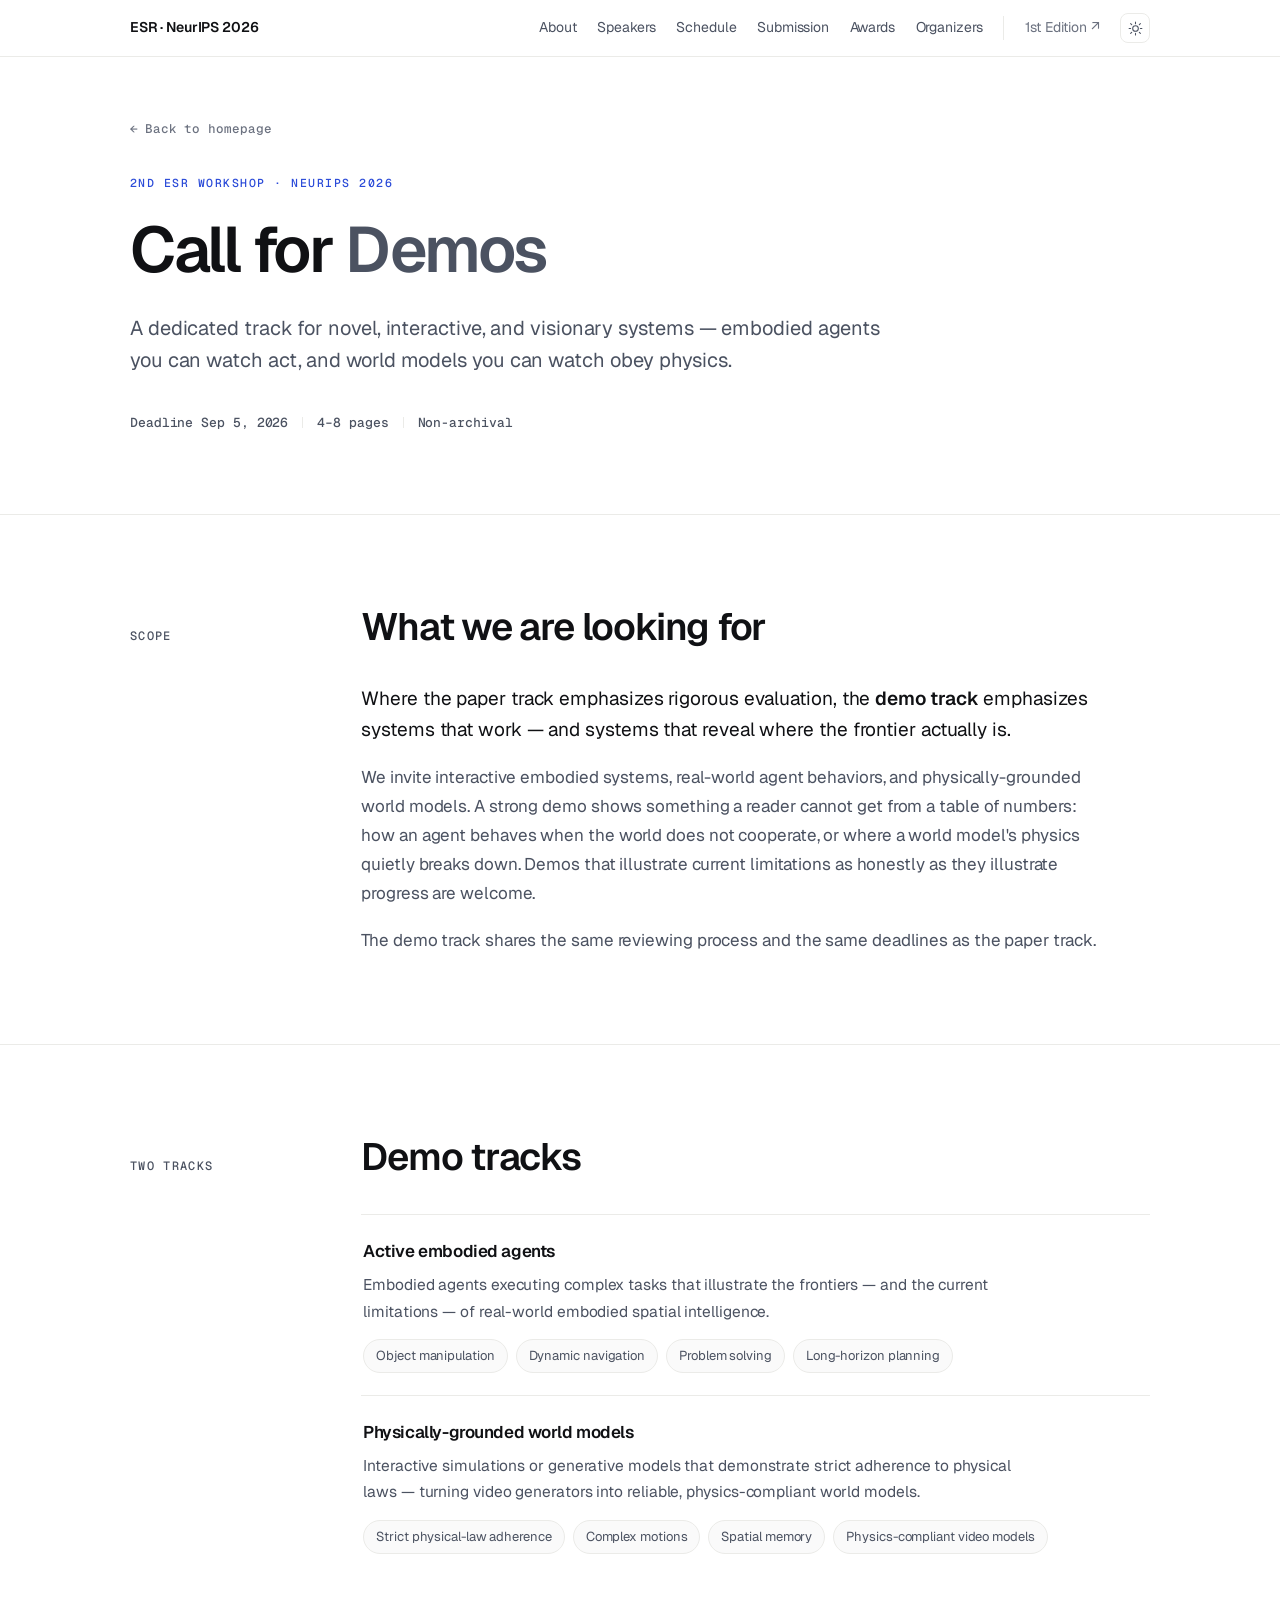
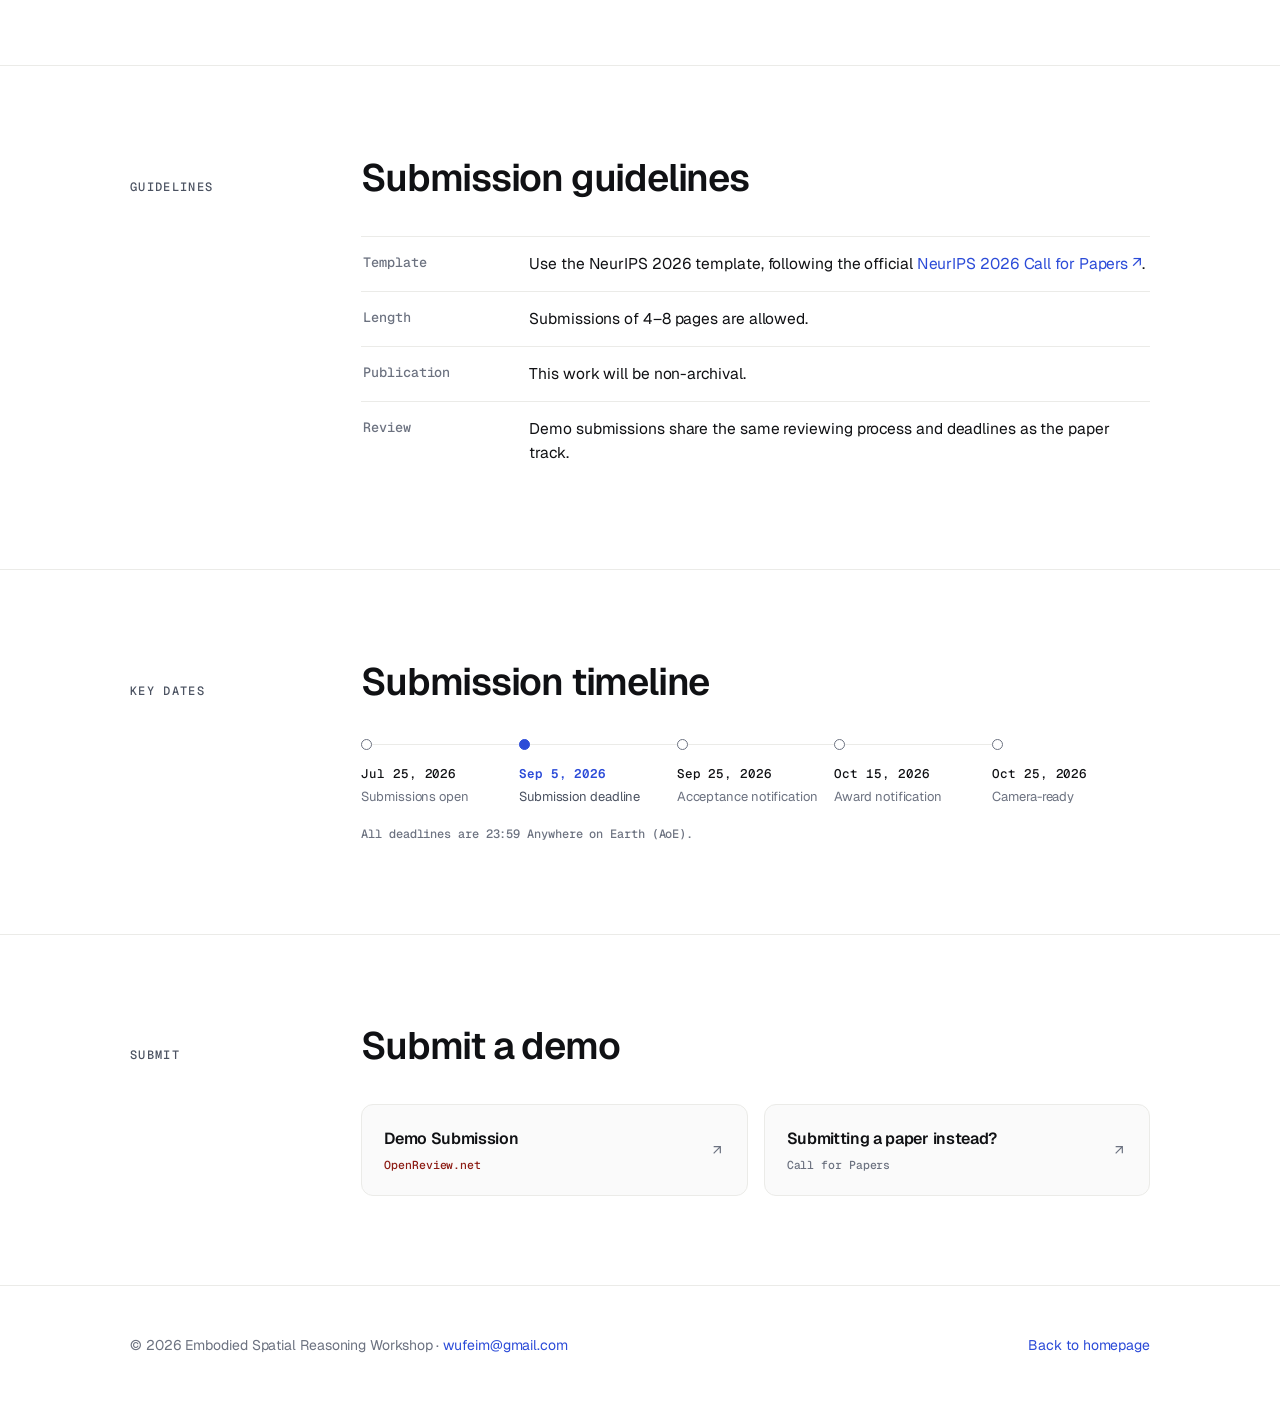
==== call-for-demos.html @ e4fbd6d8 "init" ====
<!DOCTYPE html>
<html lang="en">
<head>
<meta charset="utf-8" />
<meta name="viewport" content="width=device-width, initial-scale=1" />

<title>Call for Demos · 2nd ESR Workshop at NeurIPS 2026</title>
<meta name="description" content="Call for Demos for the 2nd Embodied Spatial Reasoning (ESR) Workshop at NeurIPS 2026 — active embodied agents, physically-grounded world models, format, and key dates." />

<link rel="icon" href="favicon.svg" type="image/svg+xml" />
<meta name="theme-color" content="#ffffff" media="(prefers-color-scheme: light)" />
<meta name="theme-color" content="#0a0a0b" media="(prefers-color-scheme: dark)" />

<script>
  /* Resolve the theme before first paint so there is no flash of the wrong palette. */
  (function () {
    var saved;
    try { saved = localStorage.getItem('esr-theme'); } catch (e) {}
    var system = window.matchMedia('(prefers-color-scheme: dark)').matches ? 'dark' : 'light';
    document.documentElement.setAttribute('data-theme', saved === 'light' || saved === 'dark' ? saved : system);
  })();
</script>

<link rel="preconnect" href="https://fonts.googleapis.com" />
<link rel="preconnect" href="https://fonts.gstatic.com" crossorigin />
<link rel="stylesheet" href="https://fonts.googleapis.com/css2?family=Geist:wght@400;500;600&family=Geist+Mono:wght@400;500&display=swap" />

<link rel="stylesheet" href="style.css" />
</head>

<body>

<!-- ==========================================================================
     Header
     ========================================================================== -->
<header class="header">
  <div class="wrap header__inner">
    <a class="header__brand" href="index.html">ESR · NeurIPS 2026</a>

    <div class="header__right">
      <nav class="header__nav" aria-label="Sections">
        <a href="index.html#about">About</a>
        <a href="index.html#speakers">Speakers</a>
        <a href="index.html#schedule">Schedule</a>
        <a href="index.html#submission">Submission</a>
        <a href="index.html#awards">Awards</a>
        <a href="index.html#organizers">Organizers</a>
        <a class="ext" href="https://sites.google.com/view/esr-iccv2025/home" target="_blank" rel="noopener">1st Edition ↗</a>
      </nav>

      <button class="theme-toggle" type="button" id="theme-toggle" aria-label="Switch between light and dark theme">
        <svg class="sun" viewBox="0 0 24 24" aria-hidden="true">
          <circle cx="12" cy="12" r="4.5" />
          <path d="M12 1.8v2.4M12 19.8v2.4M4.2 4.2l1.7 1.7M18.1 18.1l1.7 1.7M1.8 12h2.4M19.8 12h2.4M4.2 19.8l1.7-1.7M18.1 5.9l1.7-1.7" />
        </svg>
        <svg class="moon" viewBox="0 0 24 24" aria-hidden="true">
          <path d="M21 12.8A9 9 0 1 1 11.2 3a7 7 0 0 0 9.8 9.8z" />
        </svg>
      </button>
    </div>
  </div>
</header>

<main id="top">

  <!-- ==========================================================================
       Title
       ========================================================================== -->
  <section class="title title--page">
    <div class="wrap">
      <a class="backlink" href="index.html">Back to homepage</a>

      <p class="title__eyebrow">2nd ESR Workshop · NeurIPS 2026</p>

      <h1>
        <span class="line-1">Call for</span>
        <span class="line-2">Demos</span>
      </h1>

      <p class="title__lede">
        A dedicated track for novel, interactive, and visionary systems — embodied agents you can watch act, and
        world models you can watch obey physics.
      </p>

      <p class="title__meta">
        <span>Deadline Sep 5, 2026</span>
        <span>4–8 pages</span>
        <span>Non-archival</span>
      </p>
    </div>
  </section>

  <!-- ==========================================================================
       Scope
       ========================================================================== -->
  <section class="section" id="scope">
    <div class="wrap section__grid">
      <div class="section__aside"><p class="section__label">Scope</p></div>
      <div class="section__main">
        <h2>What we are looking for</h2>
        <div class="section__body prose">
          <p class="lead">
            Where the paper track emphasizes rigorous evaluation, the <strong>demo track</strong> emphasizes systems
            that work — and systems that reveal where the frontier actually is.
          </p>
          <p>
            We invite interactive embodied systems, real-world agent behaviors, and physically-grounded world models.
            A strong demo shows something a reader cannot get from a table of numbers: how an agent behaves when the
            world does not cooperate, or where a world model's physics quietly breaks down. Demos that illustrate
            current limitations as honestly as they illustrate progress are welcome.
          </p>
          <p>
            The demo track shares the same reviewing process and the same deadlines as the paper track.
          </p>
        </div>
      </div>
    </div>
  </section>

  <!-- ==========================================================================
       Tracks
       ========================================================================== -->
  <section class="section" id="tracks">
    <div class="wrap section__grid">
      <div class="section__aside"><p class="section__label">Two tracks</p></div>
      <div class="section__main">
        <h2>Demo tracks</h2>
        <div class="section__body tracks">
          <div class="track">
            <h3>Active embodied agents</h3>
            <p>
              Embodied agents executing complex tasks that illustrate the frontiers — and the current limitations —
              of real-world embodied spatial intelligence.
            </p>
            <ul>
              <li>Object manipulation</li>
              <li>Dynamic navigation</li>
              <li>Problem solving</li>
              <li>Long-horizon planning</li>
            </ul>
          </div>

          <div class="track">
            <h3>Physically-grounded world models</h3>
            <p>
              Interactive simulations or generative models that demonstrate strict adherence to physical laws —
              turning video generators into reliable, physics-compliant world models.
            </p>
            <ul>
              <li>Strict physical-law adherence</li>
              <li>Complex motions</li>
              <li>Spatial memory</li>
              <li>Physics-compliant video models</li>
            </ul>
          </div>
        </div>
      </div>
    </div>
  </section>

  <!-- ==========================================================================
       Guidelines
       ========================================================================== -->
  <section class="section" id="guidelines">
    <div class="wrap section__grid">
      <div class="section__aside"><p class="section__label">Guidelines</p></div>
      <div class="section__main">
        <h2>Submission guidelines</h2>
        <div class="section__body">
          <ul class="guidelines">
            <li>
              <span class="key">Template</span>
              <span>
                Use the NeurIPS 2026 template, following the official
                <a href="https://neurips.cc/Conferences/2026/CallForPapers" target="_blank" rel="noopener">NeurIPS 2026 Call for Papers ↗</a>.
              </span>
            </li>
            <li>
              <span class="key">Length</span>
              <span>Submissions of 4–8 pages are allowed.</span>
            </li>
            <li>
              <span class="key">Publication</span>
              <span>This work will be non-archival.</span>
            </li>
            <li>
              <span class="key">Review</span>
              <span>Demo submissions share the same reviewing process and deadlines as the paper track.</span>
            </li>
          </ul>
          <!-- TODO: demo-specific requirements (video link? live setup? hardware needs?) once decided -->
        </div>
      </div>
    </div>
  </section>

  <!-- ==========================================================================
       Key dates
       ========================================================================== -->
  <section class="section" id="dates">
    <div class="wrap section__grid">
      <div class="section__aside"><p class="section__label">Key dates</p></div>
      <div class="section__main">
        <h2>Submission timeline</h2>
        <div class="section__body">
          <ol class="htimeline">
            <li class="htl">
              <span class="d">Jul 25, 2026</span>
              <span class="l">Submissions open</span>
            </li>
            <li class="htl is-deadline">
              <span class="d">Sep 5, 2026</span>
              <span class="l">Submission deadline</span>
            </li>
            <li class="htl">
              <span class="d">Sep 25, 2026</span>
              <span class="l">Acceptance notification</span>
            </li>
            <li class="htl">
              <span class="d">Oct 15, 2026</span>
              <span class="l">Award notification</span>
            </li>
            <li class="htl">
              <span class="d">Oct 25, 2026</span>
              <span class="l">Camera-ready</span>
            </li>
          </ol>
          <p class="tl-note">All deadlines are 23:59 Anywhere on Earth (AoE).</p>
        </div>
      </div>
    </div>
  </section>

  <!-- ==========================================================================
       Submit
       ========================================================================== -->
  <section class="section" id="submit">
    <div class="wrap section__grid">
      <div class="section__aside"><p class="section__label">Submit</p></div>
      <div class="section__main">
        <h2>Submit a demo</h2>
        <div class="section__body">
          <div class="sub-links">
            <!-- TODO: replace href with the OpenReview venue link once the portal is created -->
            <a class="sub-link" href="#" target="_blank" rel="noopener">
              <span>
                <span class="sub-link__name">Demo Submission</span>
                <span class="sub-link__host">OpenReview.net</span>
              </span>
              <svg viewBox="0 0 24 24" aria-hidden="true"><path d="M7 17 17 7M7 7h10v10"/></svg>
            </a>
            <a class="sub-link" href="call-for-papers.html">
              <span>
                <span class="sub-link__name">Submitting a paper instead?</span>
                <span class="sub-link__host" style="color: var(--muted)">Call for Papers</span>
              </span>
              <svg viewBox="0 0 24 24" aria-hidden="true"><path d="M7 17 17 7M7 7h10v10"/></svg>
            </a>
          </div>
        </div>
      </div>
    </div>
  </section>

</main>

<!-- ==========================================================================
     Footer
     ========================================================================== -->
<footer class="footer">
  <div class="wrap footer__row">
    <span>© 2026 Embodied Spatial Reasoning Workshop · <a href="mailto:wufeim@gmail.com">wufeim@gmail.com</a></span>
    <span><a href="index.html">Back to homepage</a></span>
  </div>
</footer>

<script>
  document.getElementById('theme-toggle').addEventListener('click', function () {
    var root = document.documentElement;
    var next = root.getAttribute('data-theme') === 'dark' ? 'light' : 'dark';
    root.setAttribute('data-theme', next);
    try { localStorage.setItem('esr-theme', next); } catch (e) {}
  });
</script>

</body>
</html>
---- style.css ----
/* ==========================================================================
   Tokens — change the look from here
   ========================================================================== */
:root {
  --font-display: "Geist", -apple-system, BlinkMacSystemFont, "Segoe UI", Roboto, sans-serif;
  --font-body:    "Geist", -apple-system, BlinkMacSystemFont, "Segoe UI", Roboto, sans-serif;
  --font-mono:    "Geist Mono", ui-monospace, SFMono-Regular, Menlo, monospace;

  --wrap:    1100px;                  /* page container */
  --measure: 68ch;                    /* max line length for running text */
  --pad:     clamp(20px, 4vw, 40px);  /* fluid side padding */
  --rail:    180px;                   /* section label column */
}

/* Light (default) */
:root, :root[data-theme="light"] {
  --bg:      #ffffff;
  --panel:   #fafafa;   /* faint fill for boxes */
  --ink:     #101114;
  --ink-2:   #4b5261;
  --muted:   #6c7280;   /* 4.9:1 on white — small mono text must stay legible */
  --line:    #ebebe8;
  --accent:  #2b4bd8;
  --openreview: #8c1b13;   /* OpenReview's signature dark red */
  color-scheme: light;
}

/* Dark */
:root[data-theme="dark"] {
  --bg:      #0a0a0b;
  --panel:   #111113;
  --ink:     #ededef;
  --ink-2:   #adb2be;
  --muted:   #8b909b;   /* 5.6:1 on the dark background */
  --line:    #232327;
  --accent:  #8ea0ff;
  --openreview: #ef6f66;   /* lifted for contrast on the dark background */
  color-scheme: dark;
}

/* ==========================================================================
   Base
   ========================================================================== */
*, *::before, *::after { box-sizing: border-box; }

html { scroll-behavior: smooth; -webkit-text-size-adjust: 100%; }

body {
  margin: 0;
  background: var(--bg);
  color: var(--ink);
  font-family: var(--font-body);
  font-size: clamp(15.5px, 0.35vw + 14.5px, 17px);
  line-height: 1.7;
  letter-spacing: -0.005em;
  -webkit-font-smoothing: antialiased;
}

a { color: var(--accent); text-decoration: none; }
a:hover { text-decoration: underline; text-underline-offset: 3px; }

h1, h2, h3 { margin: 0; font-weight: 600; letter-spacing: -0.03em; }
p { margin: 0; }

:focus-visible { outline: 2px solid var(--accent); outline-offset: 3px; border-radius: 3px; }

.wrap {
  width: 100%;
  max-width: var(--wrap);
  margin-inline: auto;
  padding-inline: var(--pad);
}
.measure { max-width: var(--measure); }

/* ==========================================================================
   Header
   ========================================================================== */
.header {
  position: sticky;
  top: 0;
  z-index: 10;
  background: color-mix(in srgb, var(--bg) 88%, transparent);
  backdrop-filter: saturate(180%) blur(8px);
  -webkit-backdrop-filter: saturate(180%) blur(8px);
  border-bottom: 1px solid var(--line);
}
.header__inner {
  display: flex;
  align-items: center;
  justify-content: space-between;
  gap: 24px;
  height: 56px;
}
.header__brand {
  color: var(--ink);
  font-size: 14px;
  font-weight: 600;
  letter-spacing: -0.01em;
  white-space: nowrap;
}
.header__brand:hover { text-decoration: none; }

.header__nav {
  display: flex;
  gap: clamp(14px, 1.6vw, 26px);
  overflow-x: auto;
  scrollbar-width: none;
  -webkit-overflow-scrolling: touch;
  /* fades the right edge so the overflowing links read as scrollable */
  -webkit-mask-image: linear-gradient(90deg, #000 calc(100% - 24px), transparent);
  mask-image: linear-gradient(90deg, #000 calc(100% - 24px), transparent);
}
@media (min-width: 780px) {
  .header__nav { -webkit-mask-image: none; mask-image: none; }
}
.header__nav::-webkit-scrollbar { display: none; }
.header__nav a {
  color: var(--ink-2);
  font-size: 14px;
  white-space: nowrap;
  transition: color 0.15s ease;
}
.header__nav a:hover { color: var(--ink); text-decoration: none; }
/* the one link that leaves the page — set apart from the section anchors */
.header__nav a.ext {
  padding-left: clamp(14px, 1.6vw, 26px);
  border-left: 1px solid var(--line);
  color: var(--muted);
}
.header__nav a.ext:hover { color: var(--ink); }

.header__right { display: flex; align-items: center; gap: clamp(14px, 1.6vw, 26px); }

.theme-toggle {
  flex: none;
  width: 30px;
  height: 30px;
  display: grid;
  place-items: center;
  padding: 0;
  border: 1px solid var(--line);
  border-radius: 8px;
  background: transparent;
  color: var(--ink-2);
  cursor: pointer;
  transition: color 0.15s ease, border-color 0.15s ease;
}
.theme-toggle:hover { color: var(--ink); border-color: var(--ink-2); }
.theme-toggle svg { width: 15px; height: 15px; fill: none; stroke: currentColor; stroke-width: 1.7; stroke-linecap: round; }
.theme-toggle .moon { display: none; }
:root[data-theme="dark"] .theme-toggle .moon { display: block; }
:root[data-theme="dark"] .theme-toggle .sun { display: none; }

/* ==========================================================================
   Title block
   ========================================================================== */
.title {
  padding: clamp(56px, 10vw, 116px) 0 clamp(48px, 7vw, 80px);
  border-bottom: 1px solid var(--line);
}
.title__eyebrow {
  font-family: var(--font-mono);
  font-size: 11.5px;
  font-weight: 500;
  letter-spacing: 0.13em;
  text-transform: uppercase;
  color: var(--accent);
}
.title h1 {
  margin: 22px 0 0;
  font-family: var(--font-display);
  font-size: clamp(34px, 5vw, 64px);
  line-height: 1.08;
  letter-spacing: -0.038em;
}
/* Each line is its own block, so the headline holds at two lines on any width
   wide enough to fit the longer one; below that they wrap naturally. */
.title h1 span { display: block; }
.title h1 .line-2 { color: var(--ink-2); }
.title__lede {
  margin-top: clamp(20px, 2.5vw, 28px);
  max-width: 58ch;
  font-size: clamp(17px, 0.5vw + 15.5px, 20px);
  line-height: 1.6;
  color: var(--ink-2);
  text-wrap: pretty;
}
.title__meta {
  margin-top: clamp(26px, 3vw, 36px);
  display: flex;
  flex-wrap: wrap;
  align-items: center;
  gap: 8px 14px;
  font-family: var(--font-mono);
  font-size: 13px;
  font-weight: 500;
  color: var(--ink-2);
}
/* hairline separators instead of relying on spacing alone */
.title__meta span + span::before {
  content: "";
  display: inline-block;
  width: 1px;
  height: 11px;
  margin-right: 14px;
  vertical-align: -1px;
  background: var(--line);
}
.title__meta span { white-space: nowrap; }
.title__actions {
  margin-top: clamp(28px, 3.5vw, 40px);
  display: flex;
  flex-wrap: wrap;
  gap: 12px;
}

.btn {
  display: inline-flex;
  align-items: center;
  gap: 8px;
  padding: 11px 22px;
  border: 1px solid var(--ink);
  border-radius: 999px;
  background: var(--ink);
  color: var(--bg);
  font-size: 14.5px;
  font-weight: 500;
  transition: opacity 0.15s ease, border-color 0.15s ease;
}
.btn:hover { opacity: 0.85; text-decoration: none; }
.btn--ghost {
  background: transparent;
  color: var(--ink);
  border-color: var(--line);
}
.btn--ghost:hover { border-color: var(--ink); opacity: 1; }

/* ==========================================================================
   Sections — sticky label rail + content column
   ========================================================================== */
.section {
  padding: clamp(52px, 7vw, 92px) 0;
  border-bottom: 1px solid var(--line);
  scroll-margin-top: 72px;
}
.section:last-of-type { border-bottom: none; }

.section__grid {
  display: grid;
  grid-template-columns: var(--rail) minmax(0, 1fr);
  gap: clamp(24px, 4vw, 56px);
  /* the rail label sits on the same baseline as the section heading, so the two
     stay aligned at every step of the fluid type scale */
  align-items: baseline;
}
.section__aside { position: sticky; top: 84px; }
.section__label {
  font-family: var(--font-mono);
  font-size: 12px;
  font-weight: 500;
  letter-spacing: 0.11em;
  text-transform: uppercase;
  color: var(--ink-2);
}
.section h2 {
  font-family: var(--font-display);
  font-size: clamp(26px, 3vw, 38px);
  line-height: 1.15;
  letter-spacing: -0.032em;
  text-wrap: balance;
}
.section__intro {
  margin-top: 16px;
  max-width: var(--measure);
  color: var(--ink-2);
  text-wrap: pretty;
}
.section__body { margin-top: clamp(26px, 3vw, 36px); }

/* ==========================================================================
   Prose
   ========================================================================== */
.prose p {
  max-width: var(--measure);
  color: var(--ink-2);
}
.prose p + p { margin-top: 18px; }
.prose .lead {
  font-size: clamp(17px, 0.4vw + 16px, 19px);
  line-height: 1.6;
  color: var(--ink);
}
.prose strong { color: var(--ink); font-weight: 600; }

/* ==========================================================================
   Topics list
   ========================================================================== */
.topics { margin-top: clamp(36px, 4.5vw, 52px); }
.topics__label {
  font-family: var(--font-mono);
  font-size: 12px;
  font-weight: 500;
  letter-spacing: 0.11em;
  text-transform: uppercase;
  color: var(--ink);
  margin-bottom: 10px;
}
.topics ol {
  list-style: none;
  margin: 0;
  padding: 0;
  display: grid;
  grid-template-columns: repeat(2, minmax(0, 1fr));
  column-gap: clamp(24px, 3vw, 48px);
}
.topics li {
  display: flex;
  gap: 14px;
  padding: 15px 2px;
  border-top: 1px solid var(--line);
  font-size: 15.5px;
  line-height: 1.5;
  color: var(--ink);
}
.topics li b {
  flex: none;
  font-family: var(--font-mono);
  font-size: 12px;
  font-weight: 500;
  color: var(--accent);
  padding-top: 2px;
}

/* ==========================================================================
   People
   ========================================================================== */
.people {
  display: grid;
  grid-template-columns: repeat(4, minmax(0, 1fr));
  gap: clamp(28px, 3.4vw, 38px) clamp(16px, 2vw, 24px);
}
.person { display: block; color: inherit; }
.person:hover { text-decoration: none; }
.person img {
  width: 92px;
  height: 92px;
  border-radius: 50%;
  object-fit: cover;
  object-position: center top;
  background: var(--panel);
  border: 1px solid var(--line);
  transition: border-color 0.18s ease, transform 0.18s ease;
}
.person:hover img { border-color: var(--accent); transform: translateY(-2px); }
.person__name {
  display: flex;
  align-items: center;
  gap: 5px;
  margin-top: 15px;
  font-size: 16px;
  font-weight: 600;
  letter-spacing: -0.02em;
  transition: color 0.15s ease;
}
.person:hover .person__name { color: var(--accent); }
.person__name svg {
  width: 11px;
  height: 11px;
  fill: none;
  stroke: currentColor;
  stroke-width: 2;
  opacity: 0;
  transition: opacity 0.15s ease;
}
.person:hover .person__name svg { opacity: 1; }
.person__aff {
  margin-top: 2px;
  color: var(--muted);
  font-size: 14px;
  line-height: 1.45;
}
.person__status {
  margin-top: 8px;
  font-family: var(--font-mono);
  font-size: 11px;
  font-weight: 500;
  letter-spacing: 0.09em;
  text-transform: uppercase;
  color: var(--muted);
}

/* ==========================================================================
   Sub-heading inside a section
   ========================================================================== */
.subhead {
  margin-bottom: 14px;
  font-size: 12px;
  font-weight: 500;
  font-family: var(--font-mono);
  letter-spacing: 0.11em;
  text-transform: uppercase;
  color: var(--ink);
}
.block { margin-top: clamp(36px, 4.5vw, 52px); }

/* ==========================================================================
   Timeline
   ========================================================================== */
.htimeline {
  position: relative;
  list-style: none;
  padding: 0;
  display: grid;
  grid-template-columns: repeat(5, minmax(0, 1fr));
  margin: 4px 0 18px;
}
/* the rail stops at the last dot rather than running off the edge */
.htimeline::before {
  content: "";
  position: absolute;
  top: 5px;
  left: 0;
  width: 80%;
  height: 1px;
  background: var(--line);
}
.htl {
  position: relative;
  padding: 24px 14px 0 0;
}
.htl::before {
  content: "";
  position: absolute;
  top: 0;
  left: 0;
  width: 11px;
  height: 11px;
  border-radius: 50%;
  background: var(--bg);
  border: 1.5px solid var(--muted);
}
.htl .d {
  display: block;
  font-family: var(--font-mono);
  font-size: 12.5px;
  font-weight: 500;
  color: var(--ink);
}
.htl .l {
  display: block;
  margin-top: 3px;
  font-size: 13px;
  line-height: 1.4;
  color: var(--muted);
}
.htl.is-deadline::before { background: var(--accent); border-color: var(--accent); }
.htl.is-deadline .d { color: var(--accent); font-weight: 600; }
.htl.is-deadline .l { color: var(--ink-2); }

.tl-note {
  font-family: var(--font-mono);
  font-size: 12px;
  font-weight: 500;
  color: var(--muted);
}

/* ==========================================================================
   Guidelines
   ========================================================================== */
.guidelines { list-style: none; margin: 0; padding: 0; }
.guidelines li {
  display: grid;
  grid-template-columns: 150px minmax(0, 1fr);
  gap: 16px;
  padding: 15px 2px;
  border-top: 1px solid var(--line);
  font-size: 15.5px;
  line-height: 1.55;
  color: var(--ink);
}
.guidelines .key {
  font-family: var(--font-mono);
  font-size: 13.5px;
  font-weight: 500;
  color: var(--muted);
}

.guidelines__more {
  margin-top: 18px;
  font-size: 15px;
  color: var(--ink-2);
}

/* ==========================================================================
   Sub-page: back link + track list
   ========================================================================== */
.backlink {
  display: inline-flex;
  align-items: center;
  gap: 7px;
  font-family: var(--font-mono);
  font-size: 12.5px;
  font-weight: 500;
  color: var(--muted);
}
.backlink:hover { color: var(--ink); text-decoration: none; }
.backlink::before { content: "←"; }

.title--page { padding-top: clamp(36px, 5vw, 56px); }
.title--page .backlink { margin-bottom: clamp(24px, 3vw, 34px); }
/* page titles are short enough to hold one line — only the homepage headline breaks */
.title--page h1 span { display: inline; }

/* Demo tracks */
.tracks { display: grid; gap: 0; }
.track {
  padding: 22px 2px;
  border-top: 1px solid var(--line);
}
.track h3 {
  font-size: 17px;
  font-weight: 600;
  letter-spacing: -0.025em;
  color: var(--ink);
}
.track p {
  margin-top: 6px;
  max-width: var(--measure);
  color: var(--ink-2);
  font-size: 15.5px;
}
.track ul {
  display: flex;
  flex-wrap: wrap;
  gap: 8px;
  margin: 14px 0 0;
  padding: 0;
  list-style: none;
}
.track li {
  padding: 5px 12px;
  border: 1px solid var(--line);
  border-radius: 999px;
  background: var(--panel);
  font-size: 13px;
  color: var(--ink-2);
}

/* ==========================================================================
   Submission links
   ========================================================================== */
.sub-links {
  display: grid;
  grid-template-columns: repeat(2, minmax(0, 1fr));
  gap: 16px;
}
.sub-link {
  display: flex;
  align-items: center;
  justify-content: space-between;
  gap: 16px;
  padding: 20px 22px;
  border: 1px solid var(--line);
  border-radius: 12px;
  background: var(--panel);
  color: inherit;
  transition: border-color 0.16s ease, transform 0.16s ease;
}
.sub-link:hover {
  text-decoration: none;
  border-color: var(--ink-2);
  transform: translateY(-2px);
}
.sub-link__name {
  display: block;
  font-size: 16px;
  font-weight: 600;
  letter-spacing: -0.02em;
}
.sub-link__host {
  display: block;
  margin-top: 3px;
  font-family: var(--font-mono);
  font-size: 11.5px;
  font-weight: 500;
  color: var(--openreview);
}
.sub-link svg {
  flex: none;
  width: 16px;
  height: 16px;
  fill: none;
  stroke: var(--muted);
  stroke-width: 1.8;
  transition: stroke 0.16s ease, transform 0.16s ease;
}
.sub-link:hover svg { stroke: var(--ink); transform: translate(2px, -2px); }

/* ==========================================================================
   Program committee
   ========================================================================== */
.pc {
  list-style: none;
  margin: 0;
  padding: 0;
  display: grid;
  grid-template-columns: repeat(2, minmax(0, 1fr));
  column-gap: clamp(24px, 3vw, 48px);
}
.pc li {
  display: flex;
  justify-content: space-between;
  align-items: baseline;
  gap: 16px;
  padding: 13px 2px;
  border-top: 1px solid var(--line);
  font-size: 15.5px;
  color: var(--ink);
}
.pc .aff {
  flex: none;
  font-size: 13.5px;
  color: var(--muted);
  text-align: right;
}

/* ==========================================================================
   Status note
   ========================================================================== */
.note {
  display: inline-flex;
  align-items: center;
  gap: 10px;
  padding: 10px 18px;
  border: 1px solid var(--line);
  border-radius: 999px;
  background: var(--panel);
  font-family: var(--font-mono);
  font-size: 13px;
  font-weight: 500;
  color: var(--ink-2);
}
.note::before {
  content: "";
  flex: none;
  width: 6px;
  height: 6px;
  border-radius: 50%;
  background: var(--accent);
}

/* Placeholder — delete each block as its section is filled in */
.todo {
  padding: clamp(20px, 2.5vw, 30px);
  border: 1px dashed var(--line);
  border-radius: 10px;
  background: var(--panel);
  color: var(--muted);
  font-family: var(--font-mono);
  font-size: 13px;
  line-height: 1.75;
}
.todo b { color: var(--ink-2); font-weight: 500; }

/* ==========================================================================
   Footer
   ========================================================================== */
.footer {
  padding: 48px 0 60px;
  border-top: 1px solid var(--line);
  color: var(--muted);
  font-size: 14px;
}
.footer__row {
  display: flex;
  flex-wrap: wrap;
  justify-content: space-between;
  gap: 12px 24px;
}

/* ==========================================================================
   Responsive
   ========================================================================== */
@media (max-width: 900px) {
  .section__grid { grid-template-columns: 1fr; gap: 14px; }
  .section__aside { position: static; }
  .people { grid-template-columns: repeat(3, minmax(0, 1fr)); }
}

@media (max-width: 760px) {
  /* five columns can't hold their labels here, so the rail becomes a stacked list */
  .htimeline { grid-template-columns: 1fr; margin-bottom: 14px; }
  .htimeline::before { display: none; }
  .htl {
    display: grid;
    grid-template-columns: 110px minmax(0, 1fr);
    align-items: baseline;
    gap: 14px;
    padding: 13px 2px;
    border-top: 1px solid var(--line);
  }
  .htl::before { display: none; }
  .htl .d { font-size: 13px; }
  .htl .l { margin-top: 0; font-size: 14.5px; color: var(--ink); }
  /* labels are full-ink here, so the deadline needs weight to stay the emphasized row */
  .htl.is-deadline .l { color: var(--ink); font-weight: 600; }
}

@media (max-width: 640px) {
  .topics ol, .pc { grid-template-columns: 1fr; }
  .people { grid-template-columns: repeat(2, minmax(0, 1fr)); }
  .sub-links { grid-template-columns: 1fr; }
  .timeline li { grid-template-columns: 1fr auto; }
  .timeline .date { grid-column: 1 / -1; }
  .guidelines li { grid-template-columns: 1fr; gap: 4px; }
}

@media (max-width: 560px) {
  .header__inner { height: 52px; }
  .header__brand { font-size: 13px; }
  .title__actions .btn { flex: 1 1 auto; justify-content: center; }
}

@media (max-width: 380px) {
  .people { grid-template-columns: 1fr; }
}

@media (prefers-reduced-motion: reduce) {
  html { scroll-behavior: auto; }
  * { transition: none !important; }
}
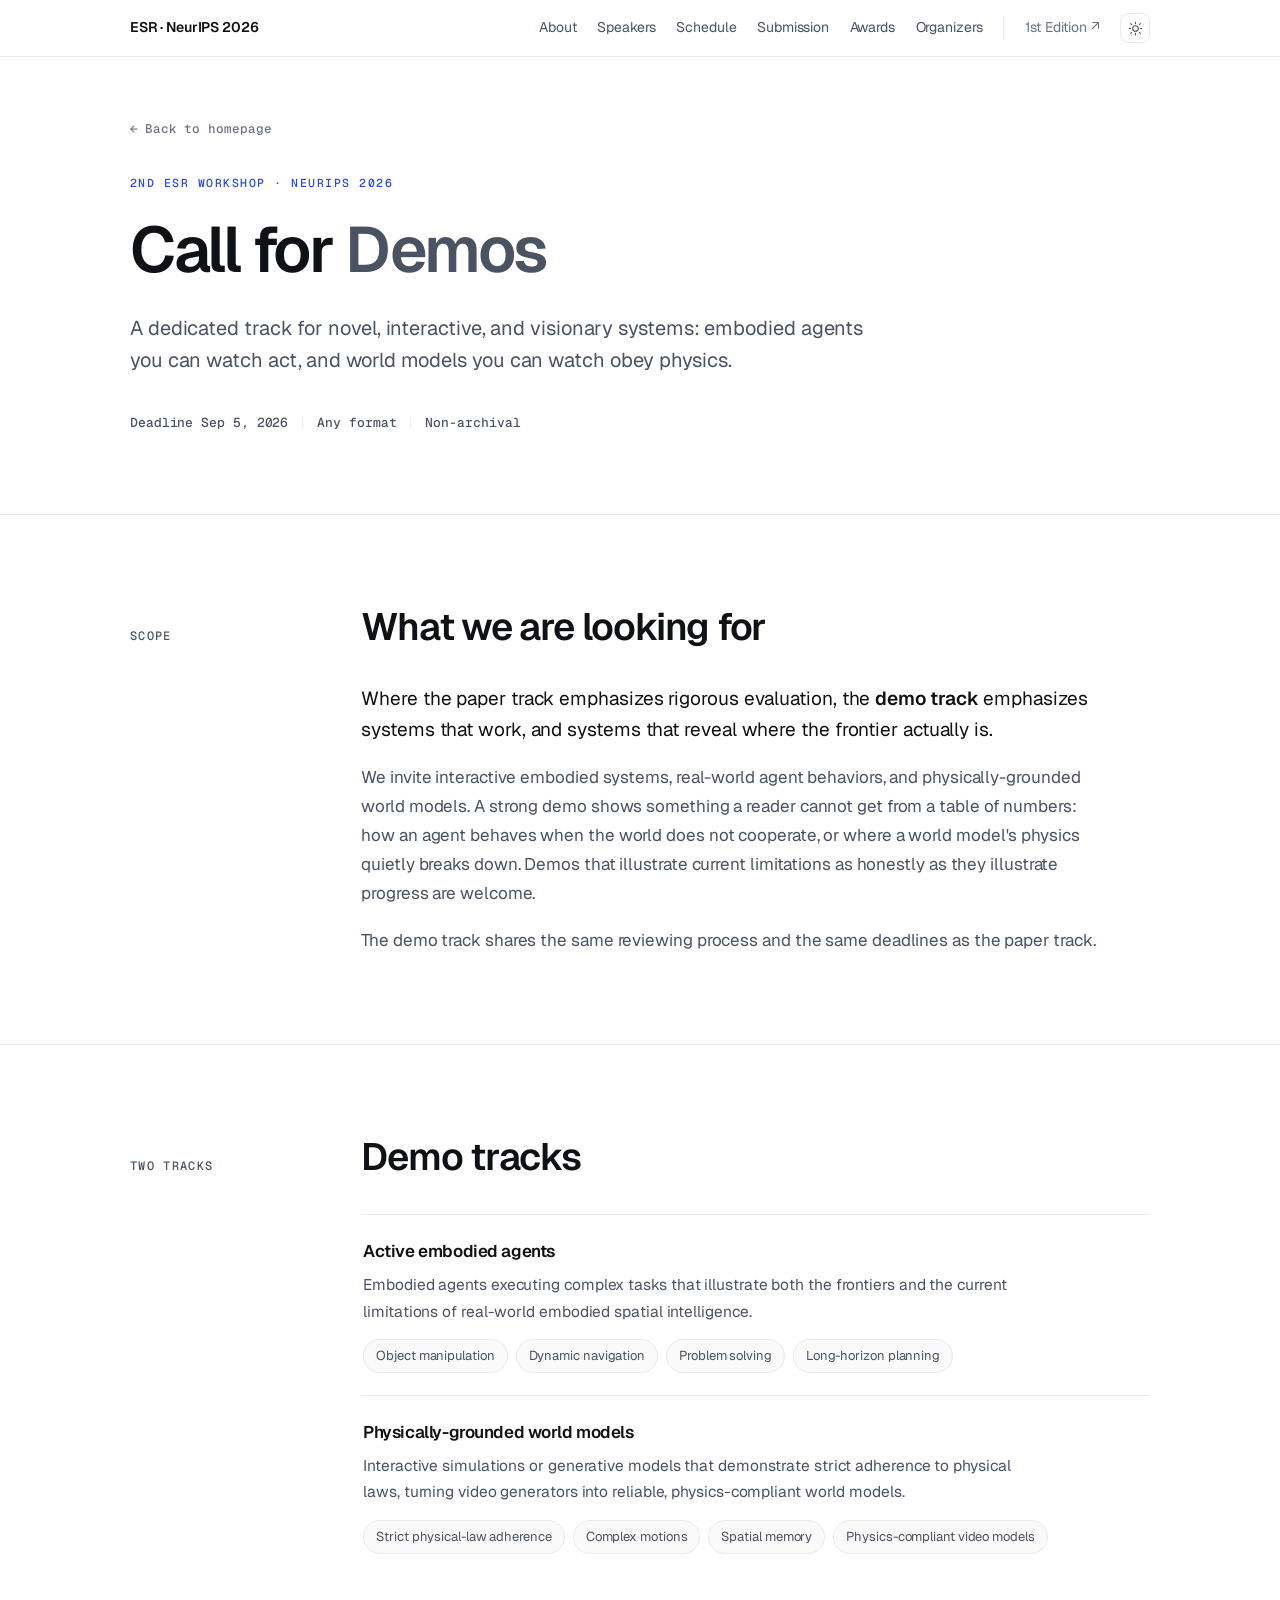
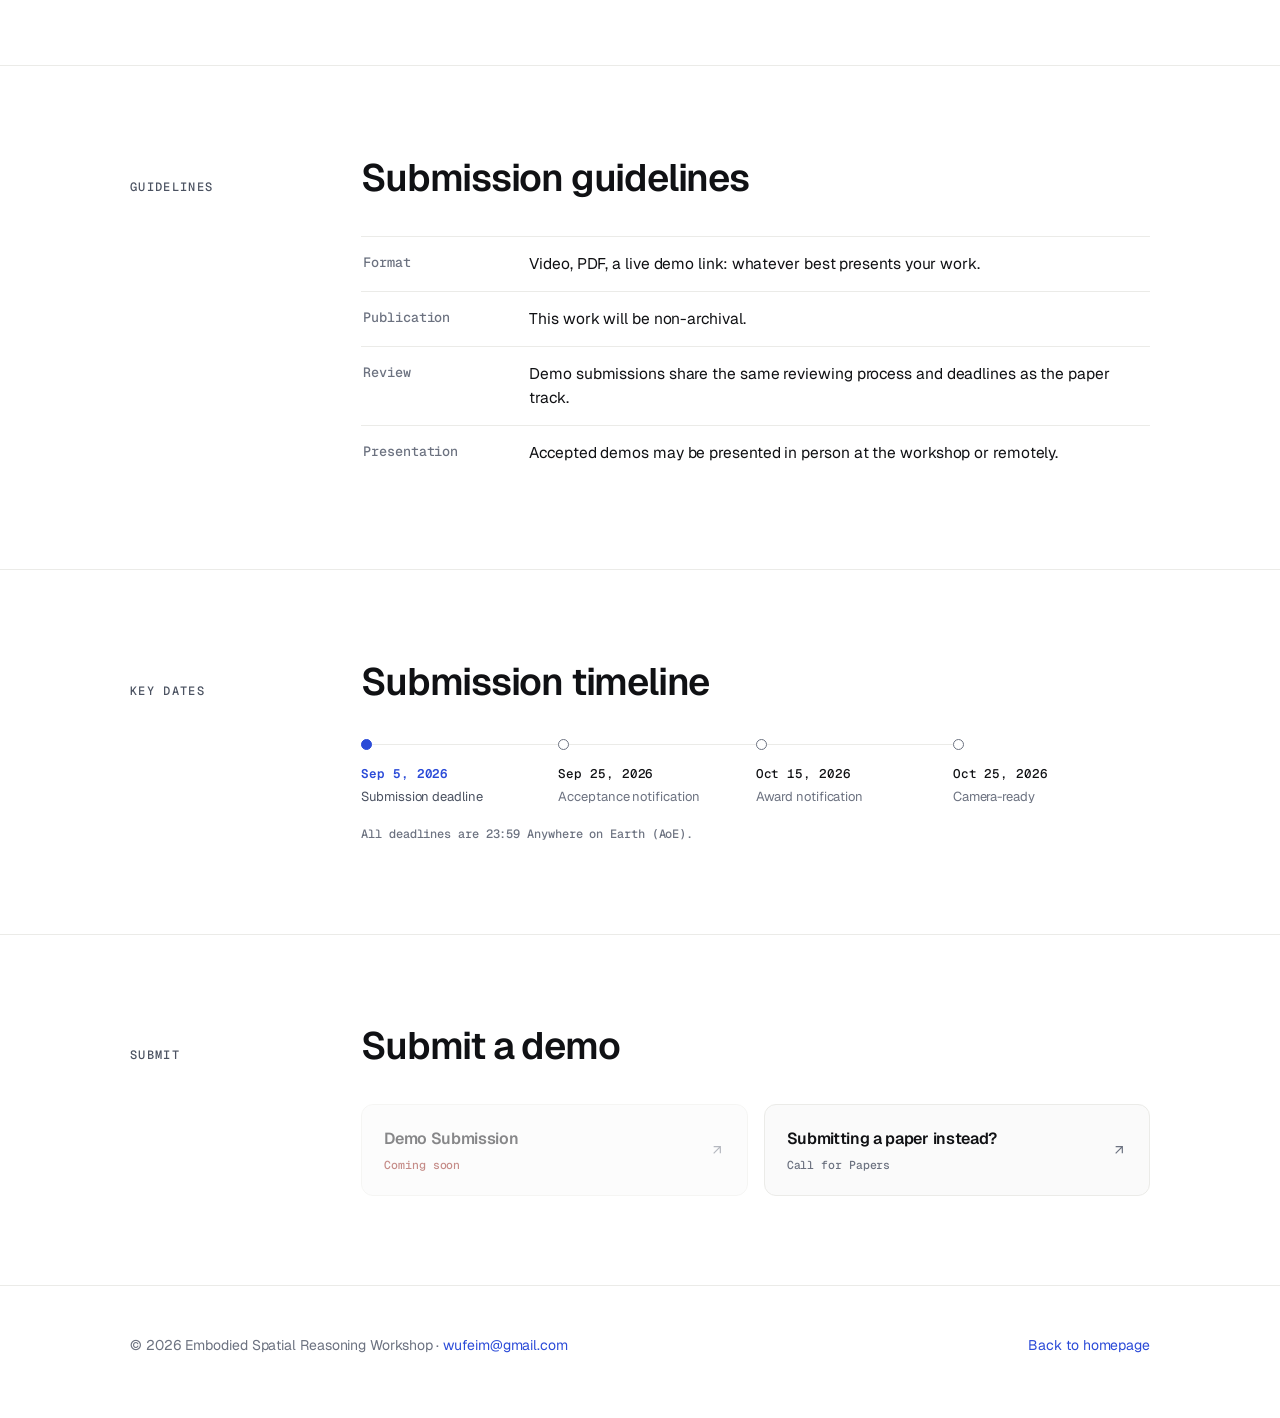
==== commit 0bb1adae: "Rework demo track submission info and clean up placeholder content - Call for Demos: drop the 4-8 pa" ====
--- a/call-for-demos.html
+++ b/call-for-demos.html
@@ -5,7 +5,7 @@
 <meta name="viewport" content="width=device-width, initial-scale=1" />
 
 <title>Call for Demos · 2nd ESR Workshop at NeurIPS 2026</title>
-<meta name="description" content="Call for Demos for the 2nd Embodied Spatial Reasoning (ESR) Workshop at NeurIPS 2026 — active embodied agents, physically-grounded world models, format, and key dates." />
+<meta name="description" content="Call for Demos for the 2nd Embodied Spatial Reasoning (ESR) Workshop at NeurIPS 2026: active embodied agents, physically-grounded world models, format, and key dates." />
 
 <link rel="icon" href="favicon.svg" type="image/svg+xml" />
 <meta name="theme-color" content="#ffffff" media="(prefers-color-scheme: light)" />
@@ -78,13 +78,13 @@
       </h1>
 
       <p class="title__lede">
-        A dedicated track for novel, interactive, and visionary systems — embodied agents you can watch act, and
+        A dedicated track for novel, interactive, and visionary systems: embodied agents you can watch act, and
         world models you can watch obey physics.
       </p>
 
       <p class="title__meta">
         <span>Deadline Sep 5, 2026</span>
-        <span>4–8 pages</span>
+        <span>Any format</span>
         <span>Non-archival</span>
       </p>
     </div>
@@ -101,7 +101,7 @@
         <div class="section__body prose">
           <p class="lead">
             Where the paper track emphasizes rigorous evaluation, the <strong>demo track</strong> emphasizes systems
-            that work — and systems that reveal where the frontier actually is.
+            that work, and systems that reveal where the frontier actually is.
           </p>
           <p>
             We invite interactive embodied systems, real-world agent behaviors, and physically-grounded world models.
@@ -129,7 +129,7 @@
           <div class="track">
             <h3>Active embodied agents</h3>
             <p>
-              Embodied agents executing complex tasks that illustrate the frontiers — and the current limitations —
+              Embodied agents executing complex tasks that illustrate both the frontiers and the current limitations
               of real-world embodied spatial intelligence.
             </p>
             <ul>
@@ -143,7 +143,7 @@
           <div class="track">
             <h3>Physically-grounded world models</h3>
             <p>
-              Interactive simulations or generative models that demonstrate strict adherence to physical laws —
+              Interactive simulations or generative models that demonstrate strict adherence to physical laws,
               turning video generators into reliable, physics-compliant world models.
             </p>
             <ul>
@@ -169,15 +169,8 @@
         <div class="section__body">
           <ul class="guidelines">
             <li>
-              <span class="key">Template</span>
-              <span>
-                Use the NeurIPS 2026 template, following the official
-                <a href="https://neurips.cc/Conferences/2026/CallForPapers" target="_blank" rel="noopener">NeurIPS 2026 Call for Papers ↗</a>.
-              </span>
-            </li>
-            <li>
-              <span class="key">Length</span>
-              <span>Submissions of 4–8 pages are allowed.</span>
+              <span class="key">Format</span>
+              <span>Video, PDF, a live demo link: whatever best presents your work.</span>
             </li>
             <li>
               <span class="key">Publication</span>
@@ -187,8 +180,11 @@
               <span class="key">Review</span>
               <span>Demo submissions share the same reviewing process and deadlines as the paper track.</span>
             </li>
+            <li>
+              <span class="key">Presentation</span>
+              <span>Accepted demos may be presented in person at the workshop or remotely.</span>
+            </li>
           </ul>
-          <!-- TODO: demo-specific requirements (video link? live setup? hardware needs?) once decided -->
         </div>
       </div>
     </div>
@@ -204,10 +200,12 @@
         <h2>Submission timeline</h2>
         <div class="section__body">
           <ol class="htimeline">
-            <li class="htl">
-              <span class="d">Jul 25, 2026</span>
-              <span class="l">Submissions open</span>
-            </li>
+            <!-- Submissions are not yet open; the OpenReview portal is still being created.
+                 <li class="htl">
+                   <span class="d">Jul 25, 2026</span>
+                   <span class="l">Submissions open</span>
+                 </li>
+            -->
             <li class="htl is-deadline">
               <span class="d">Sep 5, 2026</span>
               <span class="l">Submission deadline</span>
@@ -241,14 +239,14 @@
         <h2>Submit a demo</h2>
         <div class="section__body">
           <div class="sub-links">
-            <!-- TODO: replace href with the OpenReview venue link once the portal is created -->
-            <a class="sub-link" href="#" target="_blank" rel="noopener">
+            <!-- Swap this disabled block for a live <a href> once the OpenReview venue exists. -->
+            <div class="sub-link sub-link--disabled" aria-disabled="true">
               <span>
                 <span class="sub-link__name">Demo Submission</span>
-                <span class="sub-link__host">OpenReview.net</span>
+                <span class="sub-link__host">Coming soon</span>
               </span>
               <svg viewBox="0 0 24 24" aria-hidden="true"><path d="M7 17 17 7M7 7h10v10"/></svg>
-            </a>
+            </div>
             <a class="sub-link" href="call-for-papers.html">
               <span>
                 <span class="sub-link__name">Submitting a paper instead?</span>
--- a/style.css
+++ b/style.css
@@ -411,7 +411,7 @@
   list-style: none;
   padding: 0;
   display: grid;
-  grid-template-columns: repeat(5, minmax(0, 1fr));
+  grid-template-columns: repeat(4, minmax(0, 1fr));
   margin: 4px 0 18px;
 }
 /* the rail stops at the last dot rather than running off the edge */
@@ -420,7 +420,7 @@
   position: absolute;
   top: 5px;
   left: 0;
-  width: 80%;
+  width: 75%;
   height: 1px;
   background: var(--line);
 }
@@ -595,6 +595,7 @@
   transition: stroke 0.16s ease, transform 0.16s ease;
 }
 .sub-link:hover svg { stroke: var(--ink); transform: translate(2px, -2px); }
+.sub-link--disabled { opacity: 0.5; cursor: not-allowed; pointer-events: none; }
 
 /* ==========================================================================
    Program committee
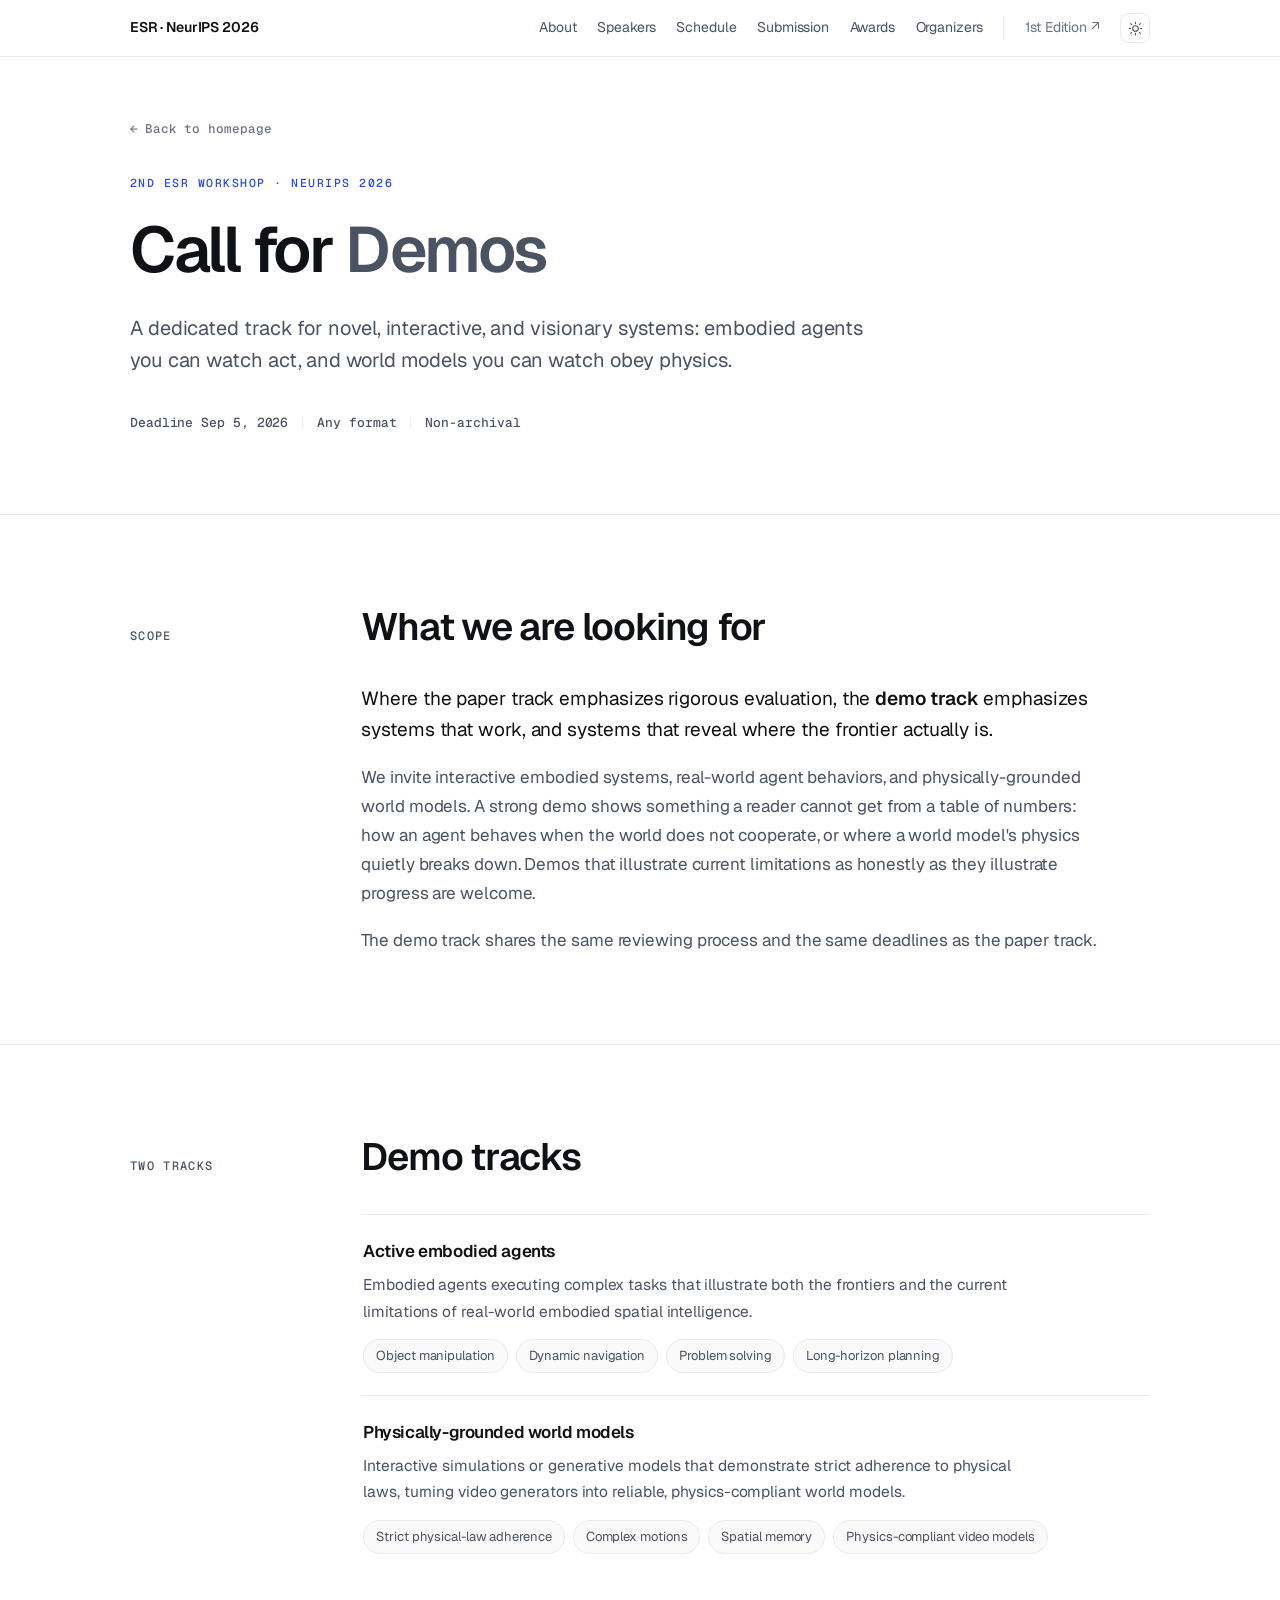
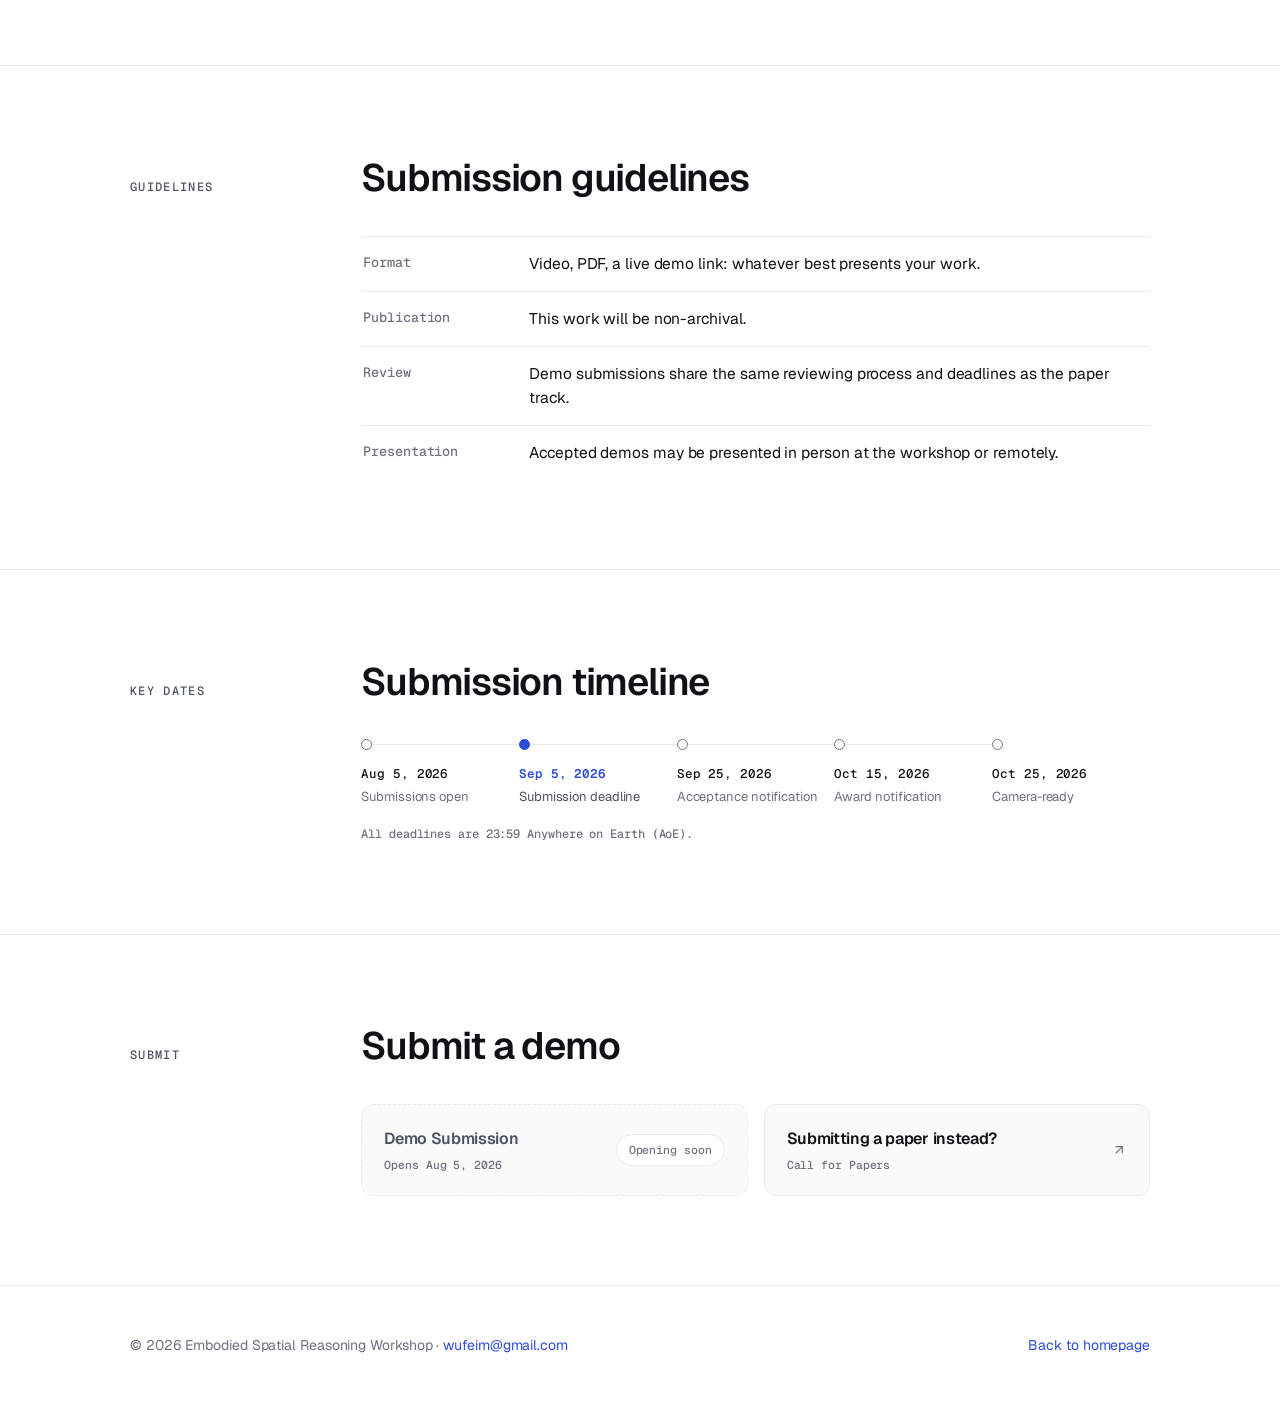
==== commit 7b581a47: "update" ====
--- a/call-for-demos.html
+++ b/call-for-demos.html
@@ -200,12 +200,10 @@
         <h2>Submission timeline</h2>
         <div class="section__body">
           <ol class="htimeline">
-            <!-- Submissions are not yet open; the OpenReview portal is still being created.
-                 <li class="htl">
-                   <span class="d">Jul 25, 2026</span>
-                   <span class="l">Submissions open</span>
-                 </li>
-            -->
+            <li class="htl">
+              <span class="d">Aug 5, 2026</span>
+              <span class="l">Submissions open</span>
+            </li>
             <li class="htl is-deadline">
               <span class="d">Sep 5, 2026</span>
               <span class="l">Submission deadline</span>
@@ -239,13 +237,14 @@
         <h2>Submit a demo</h2>
         <div class="section__body">
           <div class="sub-links">
-            <!-- Swap this disabled block for a live <a href> once the OpenReview venue exists. -->
-            <div class="sub-link sub-link--disabled" aria-disabled="true">
+            <!-- TODO: swap this card back to <a class="sub-link" href="…"> with the arrow
+                 svg once the OpenReview venue is created -->
+            <div class="sub-link sub-link--soon" aria-disabled="true">
               <span>
                 <span class="sub-link__name">Demo Submission</span>
-                <span class="sub-link__host">Coming soon</span>
+                <span class="sub-link__host">Opens Aug 5, 2026</span>
               </span>
-              <svg viewBox="0 0 24 24" aria-hidden="true"><path d="M7 17 17 7M7 7h10v10"/></svg>
+              <span class="sub-link__badge">Opening soon</span>
             </div>
             <a class="sub-link" href="call-for-papers.html">
               <span>
--- a/style.css
+++ b/style.css
@@ -339,6 +339,19 @@
   grid-template-columns: repeat(4, minmax(0, 1fr));
   gap: clamp(28px, 3.4vw, 38px) clamp(16px, 2vw, 24px);
 }
+/* Five speakers on one row — the shared four-up grid would orphan the fifth.
+   Only above the 900px breakpoint, where the responsive rules below take over. */
+@media (min-width: 901px) {
+  .people--five {
+    grid-template-columns: repeat(5, minmax(0, 1fr));
+    /* a tighter column gap buys the width the longest name needs to hold one line */
+    column-gap: 16px;
+  }
+  .people--five .person img { width: 84px; height: 84px; }
+  .people--five .person__name { margin-top: 13px; font-size: 14px; }
+  .people--five .person__aff { font-size: 13px; }
+}
+
 .person { display: block; color: inherit; }
 .person:hover { text-decoration: none; }
 .person img {
@@ -411,7 +424,7 @@
   list-style: none;
   padding: 0;
   display: grid;
-  grid-template-columns: repeat(4, minmax(0, 1fr));
+  grid-template-columns: repeat(5, minmax(0, 1fr));
   margin: 4px 0 18px;
 }
 /* the rail stops at the last dot rather than running off the edge */
@@ -420,7 +433,7 @@
   position: absolute;
   top: 5px;
   left: 0;
-  width: 75%;
+  width: 80%;
   height: 1px;
   background: var(--line);
 }
@@ -491,6 +504,9 @@
   color: var(--ink-2);
 }
 
+/* a status pill closing out a guidelines list needs its own breathing room */
+.guidelines + .note { margin-top: 24px; }
+
 /* ==========================================================================
    Sub-page: back link + track list
    ========================================================================== */
@@ -595,7 +611,29 @@
   transition: stroke 0.16s ease, transform 0.16s ease;
 }
 .sub-link:hover svg { stroke: var(--ink); transform: translate(2px, -2px); }
-.sub-link--disabled { opacity: 0.5; cursor: not-allowed; pointer-events: none; }
+
+/* Portal not open yet — same card, but inert: no link, no hover affordance.
+   The dashed border reads as "placeholder" next to the solid live cards. */
+.sub-link--soon {
+  border-style: dashed;
+  cursor: default;
+}
+.sub-link--soon:hover { border-color: var(--line); transform: none; }
+.sub-link--soon .sub-link__name { color: var(--ink-2); }
+.sub-link--soon .sub-link__host { color: var(--muted); }
+
+.sub-link__badge {
+  flex: none;
+  padding: 5px 12px;
+  border: 1px solid var(--line);
+  border-radius: 999px;
+  background: var(--bg);
+  font-family: var(--font-mono);
+  font-size: 11.5px;
+  font-weight: 500;
+  white-space: nowrap;
+  color: var(--muted);
+}
 
 /* ==========================================================================
    Program committee
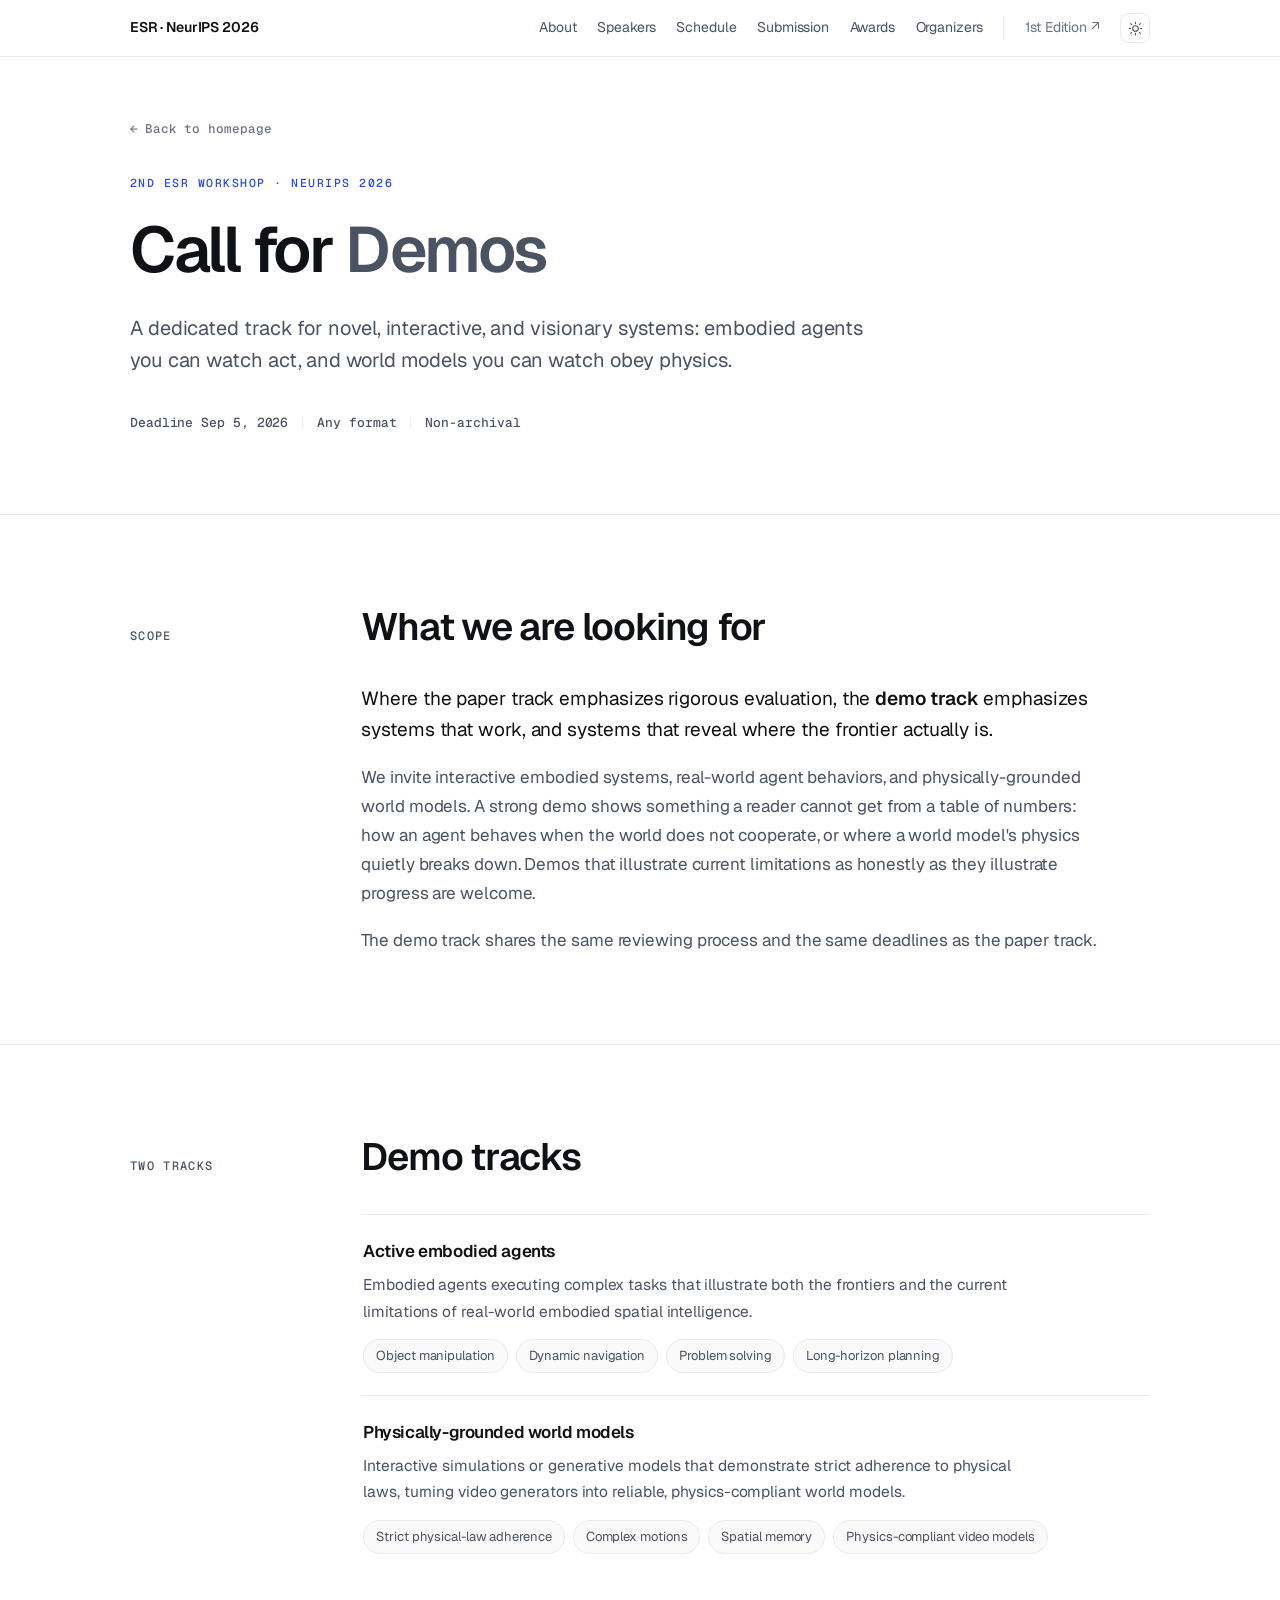
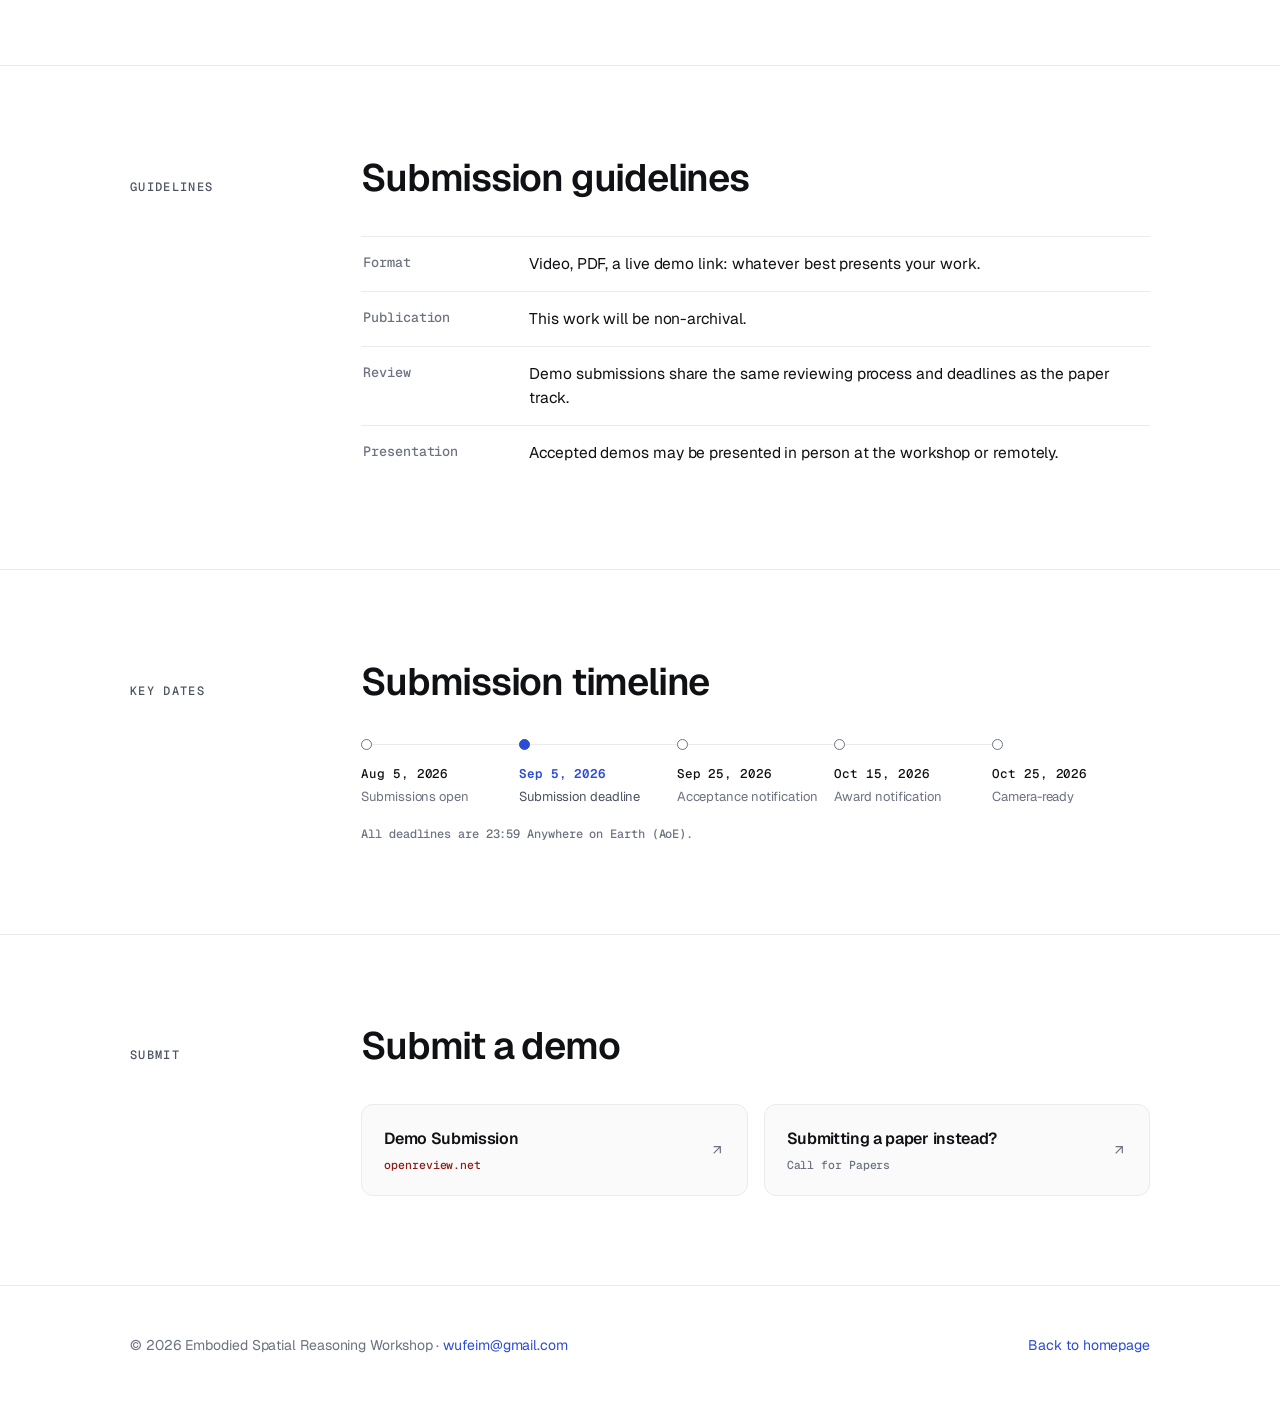
==== commit 668b72e5: "update" ====
--- a/call-for-demos.html
+++ b/call-for-demos.html
@@ -237,15 +237,13 @@
         <h2>Submit a demo</h2>
         <div class="section__body">
           <div class="sub-links">
-            <!-- TODO: swap this card back to <a class="sub-link" href="…"> with the arrow
-                 svg once the OpenReview venue is created -->
-            <div class="sub-link sub-link--soon" aria-disabled="true">
+            <a class="sub-link" href="https://openreview.net/group?id=NeurIPS.cc/2026/Workshop/ESR_Demo_Track#tab-your-consoles" target="_blank" rel="noopener">
               <span>
                 <span class="sub-link__name">Demo Submission</span>
-                <span class="sub-link__host">Opens Aug 5, 2026</span>
+                <span class="sub-link__host">openreview.net</span>
               </span>
-              <span class="sub-link__badge">Opening soon</span>
-            </div>
+              <svg viewBox="0 0 24 24" aria-hidden="true"><path d="M7 17 17 7M7 7h10v10"/></svg>
+            </a>
             <a class="sub-link" href="call-for-papers.html">
               <span>
                 <span class="sub-link__name">Submitting a paper instead?</span>
--- a/style.css
+++ b/style.css
@@ -211,8 +211,25 @@
   margin-top: clamp(28px, 3.5vw, 40px);
   display: flex;
   flex-wrap: wrap;
+  align-items: center;
   gap: 12px;
 }
+/* Host-institution lockups ride the far end of the CTA row: `margin-left: auto`
+   balances the buttons without adding a band of its own, and the hairline keeps
+   the marks read as a caption rather than as two more actions. Both sources are
+   cropped to their ink, so one shared height gives matching optical weight. */
+.title__logos {
+  display: flex;
+  align-items: center;
+  gap: 22px;
+  margin-left: auto;
+  padding-left: 22px;
+  border-left: 1px solid var(--line);
+}
+.title__logos img { display: block; width: auto; height: 26px; }
+/* Both lockups are dark-on-light artwork; on the dark palette they are knocked
+   out to a flat white, which costs the Harvard crimson but keeps them legible. */
+:root[data-theme="dark"] .title__logos img { filter: brightness(0) invert(1); }
 
 .btn {
   display: inline-flex;
@@ -727,6 +744,16 @@
 }
 
 @media (max-width: 760px) {
+  /* the CTA row can no longer hold buttons and lockups side by side, so the
+     logos drop to their own line and re-align with the left edge */
+  .title__logos {
+    width: 100%;
+    margin-left: 0;
+    margin-top: 6px;
+    padding-left: 0;
+    border-left: none;
+  }
+
   /* five columns can't hold their labels here, so the rail becomes a stacked list */
   .htimeline { grid-template-columns: 1fr; margin-bottom: 14px; }
   .htimeline::before { display: none; }
